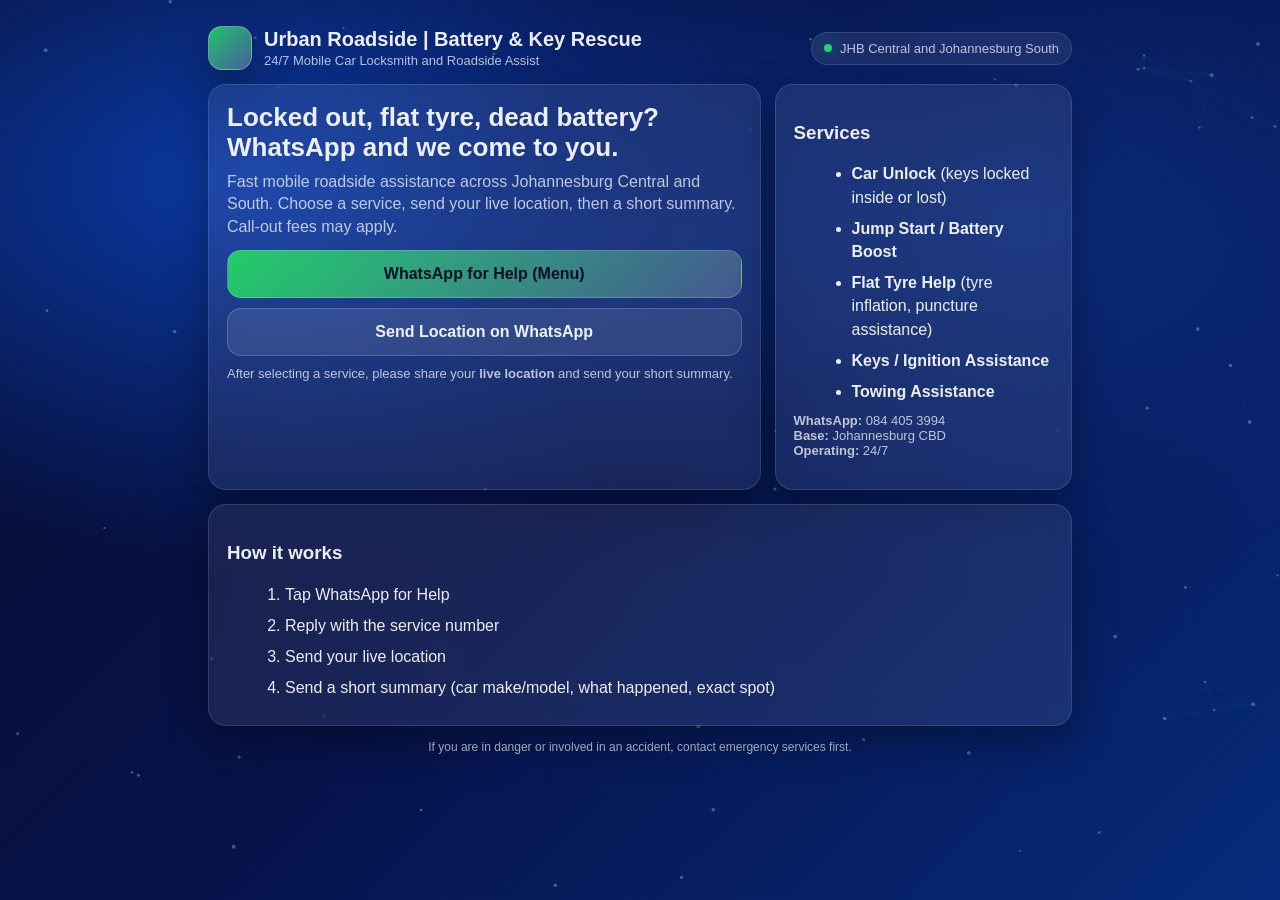
==== index.html @ eb62c40e "Add Website" ====
<!doctype html>
<html lang="en">
<head>
  <meta charset="utf-8" />
  <meta name="viewport" content="width=device-width,initial-scale=1" />
  <title>Urban Roadside | Battery & Key Rescue | 24/7 Johannesburg</title>
  <meta name="description" content="24/7 mobile car unlock, jump start, tyre inflation, keys & ignition help, and towing in Johannesburg Central and South. WhatsApp for fast roadside assistance." />

  <style>
    :root{
      --bg1:#050a2a;
      --bg2:#06124a;
      --bg3:#062a7a;
      --glass: rgba(255,255,255,0.08);
      --text: rgba(255,255,255,0.92);
      --muted: rgba(255,255,255,0.72);
      --border: rgba(255,255,255,0.12);
      --shadow: 0 14px 40px rgba(0,0,0,0.35);
    }

    * { box-sizing: border-box; }
    body {
      margin: 0;
      font-family: Arial, sans-serif;
      color: var(--text);
      overflow-x: hidden;
      background: radial-gradient(1200px 700px at 20% 20%, #0b3aa6 0%, transparent 55%),
                  radial-gradient(900px 600px at 80% 25%, #0a2a7a 0%, transparent 60%),
                  linear-gradient(135deg, var(--bg1), var(--bg2), var(--bg3));
      min-height: 100vh;
    }

    #bgCanvas{
      position: fixed;
      inset: 0;
      width: 100%;
      height: 100%;
      z-index: 0;
      opacity: 0.55;
      pointer-events: none;
    }

    .scanlines{
      position: fixed;
      inset: 0;
      z-index: 1;
      pointer-events: none;
      background: repeating-linear-gradient(
        to bottom,
        rgba(255,255,255,0.03),
        rgba(255,255,255,0.03) 1px,
        rgba(0,0,0,0) 3px,
        rgba(0,0,0,0) 8px
      );
      mix-blend-mode: overlay;
      opacity: 0.25;
    }

    .wrap{
      position: relative;
      z-index: 2;
      max-width: 900px;
      margin: 0 auto;
      padding: 26px 18px 40px;
    }

    .topbar{
      display:flex;
      gap: 12px;
      align-items: center;
      justify-content: space-between;
      margin-bottom: 14px;
      flex-wrap: wrap;
    }

    .brand{
      display:flex;
      gap: 12px;
      align-items: center;
    }

    .logo{
      width: 44px;
      height: 44px;
      border-radius: 14px;
      background: linear-gradient(135deg, rgba(37,211,102,0.9), rgba(255,255,255,0.25));
      box-shadow: var(--shadow);
      border: 1px solid rgba(255,255,255,0.25);
    }

    .brand h1{
      margin: 0;
      font-size: 20px;
    }
    .brand p{
      margin: 2px 0 0;
      color: var(--muted);
      font-size: 13px;
    }

    .pill{
      display:inline-flex;
      align-items:center;
      gap: 8px;
      padding: 8px 12px;
      border-radius: 999px;
      background: rgba(255,255,255,0.08);
      border: 1px solid var(--border);
      color: var(--muted);
      font-size: 13px;
      backdrop-filter: blur(10px);
    }
    .dot{
      width: 8px;
      height: 8px;
      border-radius: 999px;
      background: #25D366;
      box-shadow: 0 0 18px rgba(37,211,102,0.75);
    }

    .grid{
      display:grid;
      gap: 14px;
      grid-template-columns: 1fr;
    }
    @media (min-width: 760px){
      .grid{ grid-template-columns: 1.3fr 0.7fr; }
    }

    .card{
      background: var(--glass);
      border: 1px solid var(--border);
      border-radius: 18px;
      box-shadow: var(--shadow);
      padding: 18px;
      backdrop-filter: blur(14px);
    }

    .hero h2{
      margin: 0 0 8px;
      font-size: 26px;
      line-height: 1.15;
    }
    .hero .sub{
      margin: 0 0 12px;
      color: var(--muted);
      line-height: 1.4;
    }

    .btns{
      display:grid;
      gap: 10px;
      margin-top: 12px;
    }

    a.btn{
      display:block;
      text-decoration:none;
      text-align:center;
      padding: 14px 12px;
      border-radius: 14px;
      font-weight: 800;
      border: 1px solid rgba(255,255,255,0.18);
    }

    .primary{
      background: linear-gradient(135deg, rgba(37,211,102,0.95), rgba(255,255,255,0.18));
      color: #061024;
    }
    .secondary{
      background: rgba(255,255,255,0.10);
      color: var(--text);
    }

    .mini{
      margin-top: 10px;
      font-size: 13px;
      color: var(--muted);
    }

    .list{
      margin: 10px 0 0 18px;
      line-height: 1.45;
    }
    .list li{ margin: 8px 0; }

    .footer{
      margin-top: 14px;
      color: var(--muted);
      font-size: 12px;
      text-align: center;
    }
  </style>
</head>

<body>
  <canvas id="bgCanvas"></canvas>
  <div class="scanlines"></div>

  <div class="wrap">
    <div class="topbar">
      <div class="brand">
        <div class="logo"></div>
        <div>
          <h1>Urban Roadside | Battery & Key Rescue</h1>
          <p>24/7 Mobile Car Locksmith and Roadside Assist</p>
        </div>
      </div>
      <div class="pill"><span class="dot"></span> JHB Central and Johannesburg South</div>
    </div>

    <div class="grid">
      <div class="card hero">
        <h2>Locked out, flat tyre, dead battery?<br/>WhatsApp and we come to you.</h2>
        <p class="sub">
          Fast mobile roadside assistance across Johannesburg Central and South.  
          Choose a service, send your live location, then a short summary. Call-out fees may apply.
        </p>

        <div class="btns">
          <a class="btn primary" id="waBtn" href="#">WhatsApp for Help (Menu)</a>
          <a class="btn secondary" id="locBtn" href="#">Send Location on WhatsApp</a>
        </div>

        <p class="mini">
          After selecting a service, please share your <b>live location</b> and send your short summary.
        </p>
      </div>

      <div class="card">
        <h3>Services</h3>
        <ul class="list">
          <li><b>Car Unlock</b> (keys locked inside or lost)</li>
          <li><b>Jump Start / Battery Boost</b></li>
          <li><b>Flat Tyre Help</b> (tyre inflation, puncture assistance)</li>
          <li><b>Keys / Ignition Assistance</b></li>
          <li><b>Towing Assistance</b></li>
        </ul>
        <p class="mini">
          <b>WhatsApp:</b> 084 405 3994<br/>
          <b>Base:</b> Johannesburg CBD<br/>
          <b>Operating:</b> 24/7
        </p>
      </div>
    </div>

    <div class="card" style="margin-top:14px;">
      <h3>How it works</h3>
      <ol class="list">
        <li>Tap WhatsApp for Help</li>
        <li>Reply with the service number</li>
        <li>Send your live location</li>
        <li>Send a short summary (car make/model, what happened, exact spot)</li>
      </ol>
    </div>

    <div class="footer">
      If you are in danger or involved in an accident, contact emergency services first.
    </div>
  </div>

  <script>
    const phone = "27844053994";

    const menuMessage =
`Hi, I need roadside help in Johannesburg.

Please reply with a number:
1) Car unlock (keys locked inside / lost key)
2) Jump start / battery boost
3) Flat tyre / tyre inflation
4) Keys / ignition assistance
5) Towing assistance

Then please:
- Send your live location
- Type a short summary (car make/model, what happened, exact spot)

Thank you.`;

    const locMessage =
`Hi, I am sending my location for assistance.
After this, I will send a short summary (car make/model, what happened, exact spot).`;

    document.getElementById("waBtn").href =
      `https://wa.me/${phone}?text=${encodeURIComponent(menuMessage)}`;

    document.getElementById("locBtn").href =
      `https://wa.me/${phone}?text=${encodeURIComponent(locMessage)}`;

    // Particle background
    const canvas = document.getElementById("bgCanvas");
    const ctx = canvas.getContext("2d");

    function resize() {
      canvas.width = window.innerWidth;
      canvas.height = window.innerHeight;
    }
    window.addEventListener("resize", resize);
    resize();

    const particles = [];
    const COUNT = 80;
    const MAX_DIST = 120;

    function rand(min, max){ return Math.random() * (max - min) + min; }

    for (let i = 0; i < COUNT; i++) {
      particles.push({
        x: rand(0, window.innerWidth),
        y: rand(0, window.innerHeight),
        vx: rand(-0.4, 0.4),
        vy: rand(-0.4, 0.4),
        r: rand(1, 2)
      });
    }

    function step() {
      ctx.clearRect(0,0,canvas.width,canvas.height);

      for (const p of particles) {
        p.x += p.vx;
        p.y += p.vy;

        if (p.x < 0 || p.x > canvas.width) p.vx *= -1;
        if (p.y < 0 || p.y > canvas.height) p.vy *= -1;

        ctx.beginPath();
        ctx.arc(p.x,p.y,p.r,0,Math.PI*2);
        ctx.fillStyle="rgba(255,255,255,0.5)";
        ctx.fill();
      }

      for (let i=0;i<particles.length;i++){
        for (let j=i+1;j<particles.length;j++){
          const dx=particles[i].x-particles[j].x;
          const dy=particles[i].y-particles[j].y;
          const d=Math.sqrt(dx*dx+dy*dy);
          if(d<MAX_DIST){
            ctx.strokeStyle=`rgba(37,211,102,${(1-d/MAX_DIST)*0.2})`;
            ctx.beginPath();
            ctx.moveTo(particles[i].x,particles[i].y);
            ctx.lineTo(particles[j].x,particles[j].y);
            ctx.stroke();
          }
        }
      }
      requestAnimationFrame(step);
    }
    step();
  </script>
</body>
</html>
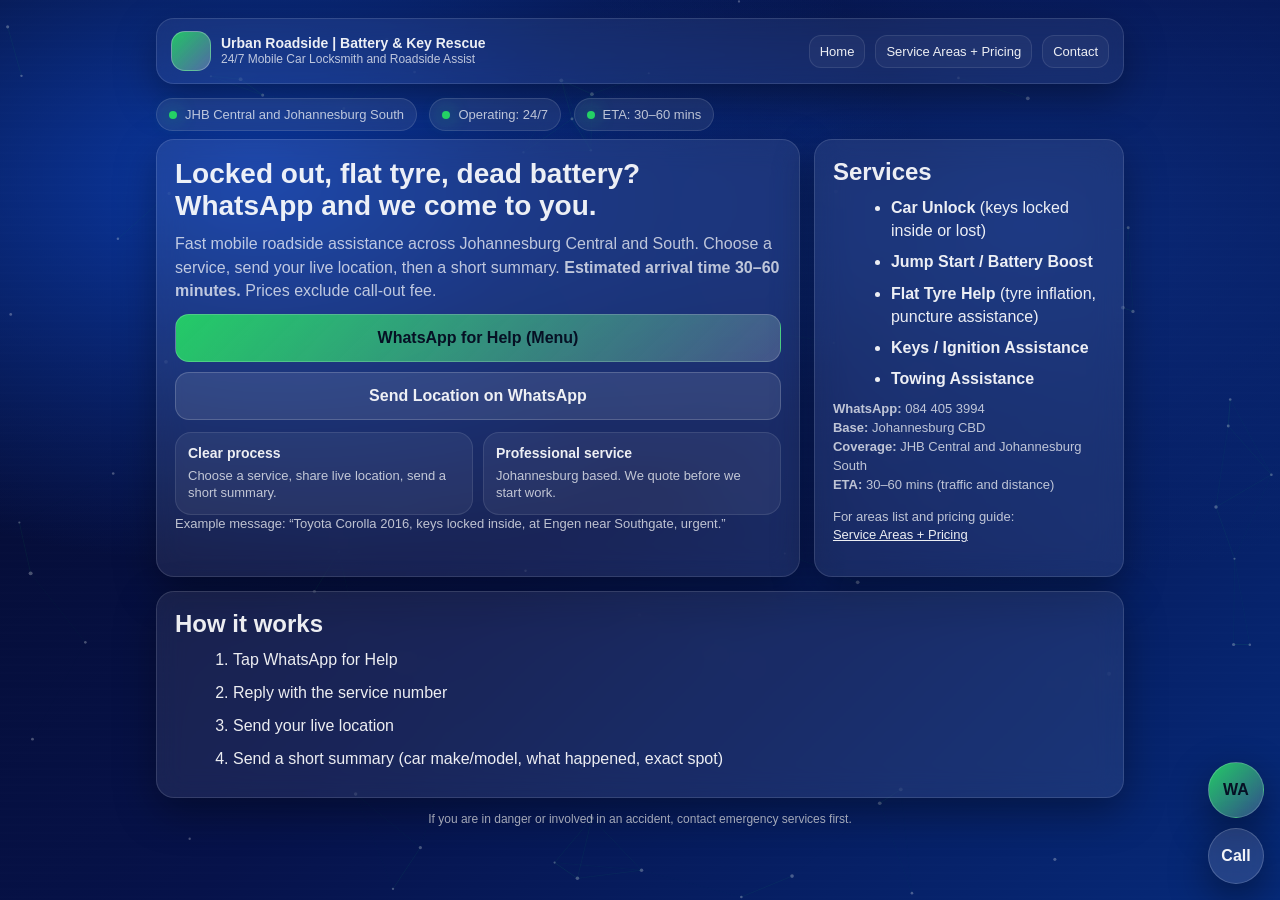
==== commit 69042cad: "Refactor index.html for improved layout and functionality Updated meta description for clarity and c" ====
--- a/index.html
+++ b/index.html
@@ -4,7 +4,7 @@
   <meta charset="utf-8" />
   <meta name="viewport" content="width=device-width,initial-scale=1" />
   <title>Urban Roadside | Battery & Key Rescue | 24/7 Johannesburg</title>
-  <meta name="description" content="24/7 mobile car unlock, jump start, tyre inflation, keys & ignition help, and towing in Johannesburg Central and South. WhatsApp for fast roadside assistance." />
+  <meta name="description" content="24/7 mobile car unlock, jump start, tyre help, keys and ignition assistance, and towing in Johannesburg Central and South. WhatsApp for fast help." />
 
   <style>
     :root{
@@ -16,6 +16,7 @@
       --muted: rgba(255,255,255,0.72);
       --border: rgba(255,255,255,0.12);
       --shadow: 0 14px 40px rgba(0,0,0,0.35);
+      --green: #25D366;
     }
 
     * { box-sizing: border-box; }
@@ -59,43 +60,68 @@
     .wrap{
       position: relative;
       z-index: 2;
-      max-width: 900px;
+      max-width: 1000px;
       margin: 0 auto;
-      padding: 26px 18px 40px;
-    }
-
-    .topbar{
+      padding: 18px 16px 42px;
+    }
+
+    /* Nav */
+    .nav{
       display:flex;
+      align-items:center;
+      justify-content: space-between;
       gap: 12px;
-      align-items: center;
-      justify-content: space-between;
+      padding: 12px 14px;
+      border: 1px solid var(--border);
+      border-radius: 18px;
+      background: rgba(255,255,255,0.06);
+      backdrop-filter: blur(14px);
+      box-shadow: var(--shadow);
       margin-bottom: 14px;
-      flex-wrap: wrap;
-    }
-
+    }
     .brand{
       display:flex;
-      gap: 12px;
-      align-items: center;
-    }
-
+      align-items:center;
+      gap: 10px;
+      min-width: 240px;
+    }
     .logo{
-      width: 44px;
-      height: 44px;
+      width: 40px;
+      height: 40px;
       border-radius: 14px;
       background: linear-gradient(135deg, rgba(37,211,102,0.9), rgba(255,255,255,0.25));
-      box-shadow: var(--shadow);
       border: 1px solid rgba(255,255,255,0.25);
     }
-
-    .brand h1{
-      margin: 0;
-      font-size: 20px;
-    }
-    .brand p{
-      margin: 2px 0 0;
+    .brandTitle{
+      line-height: 1.1;
+    }
+    .brandTitle b{
+      display:block;
+      font-size: 14px;
+    }
+    .brandTitle span{
+      display:block;
+      font-size: 12px;
       color: var(--muted);
+      margin-top: 2px;
+    }
+    .navLinks{
+      display:flex;
+      gap: 10px;
+      flex-wrap: wrap;
+      justify-content: flex-end;
+    }
+    .navLinks a{
+      color: var(--text);
+      text-decoration: none;
       font-size: 13px;
+      padding: 8px 10px;
+      border-radius: 12px;
+      border: 1px solid rgba(255,255,255,0.10);
+      background: rgba(255,255,255,0.04);
+    }
+    .navLinks a:hover{
+      background: rgba(255,255,255,0.08);
     }
 
     .pill{
@@ -109,12 +135,14 @@
       color: var(--muted);
       font-size: 13px;
       backdrop-filter: blur(10px);
+      margin-right: 8px;
+      margin-bottom: 8px;
     }
     .dot{
       width: 8px;
       height: 8px;
       border-radius: 999px;
-      background: #25D366;
+      background: var(--green);
       box-shadow: 0 0 18px rgba(37,211,102,0.75);
     }
 
@@ -123,8 +151,8 @@
       gap: 14px;
       grid-template-columns: 1fr;
     }
-    @media (min-width: 760px){
-      .grid{ grid-template-columns: 1.3fr 0.7fr; }
+    @media (min-width: 860px){
+      .grid{ grid-template-columns: 1.35fr 0.65fr; }
     }
 
     .card{
@@ -136,15 +164,15 @@
       backdrop-filter: blur(14px);
     }
 
-    .hero h2{
-      margin: 0 0 8px;
-      font-size: 26px;
+    .hero h1{
+      margin: 0 0 10px;
+      font-size: 28px;
       line-height: 1.15;
     }
-    .hero .sub{
-      margin: 0 0 12px;
+    .hero p{
+      margin: 0 0 10px;
       color: var(--muted);
-      line-height: 1.4;
+      line-height: 1.45;
     }
 
     .btns{
@@ -176,13 +204,32 @@
       margin-top: 10px;
       font-size: 13px;
       color: var(--muted);
-    }
-
-    .list{
+      line-height: 1.45;
+    }
+
+    ul{
       margin: 10px 0 0 18px;
       line-height: 1.45;
     }
-    .list li{ margin: 8px 0; }
+    li{ margin: 8px 0; }
+
+    .kpis{
+      display:grid;
+      gap: 10px;
+      grid-template-columns: 1fr;
+      margin-top: 12px;
+    }
+    @media (min-width: 560px){
+      .kpis{ grid-template-columns: 1fr 1fr; }
+    }
+    .kpi{
+      background: rgba(255,255,255,0.06);
+      border: 1px solid rgba(255,255,255,0.10);
+      border-radius: 16px;
+      padding: 12px;
+    }
+    .kpi b{ display:block; font-size: 14px; }
+    .kpi span{ display:block; margin-top: 6px; color: var(--muted); font-size: 13px; line-height: 1.35; }
 
     .footer{
       margin-top: 14px;
@@ -190,6 +237,44 @@
       font-size: 12px;
       text-align: center;
     }
+
+    /* Floating action buttons */
+    .fab{
+      position: fixed;
+      right: 16px;
+      bottom: 16px;
+      z-index: 9999;
+      display: grid;
+      gap: 10px;
+    }
+    .fab a{
+      display: inline-flex;
+      align-items: center;
+      justify-content: center;
+      width: 56px;
+      height: 56px;
+      border-radius: 999px;
+      text-decoration: none;
+      font-weight: 800;
+      border: 1px solid rgba(255,255,255,0.18);
+      box-shadow: 0 14px 40px rgba(0,0,0,0.45);
+      backdrop-filter: blur(10px);
+    }
+    .fab .wa{
+      background: linear-gradient(135deg, rgba(37,211,102,0.95), rgba(255,255,255,0.18));
+      color: #061024;
+    }
+    .fab .call{
+      background: rgba(255,255,255,0.12);
+      color: rgba(255,255,255,0.95);
+    }
+    .fab a span{
+      font-size: 16px;
+      line-height: 1;
+    }
+    .fab a:active{
+      transform: scale(0.98);
+    }
   </style>
 </head>
 
@@ -198,23 +283,35 @@
   <div class="scanlines"></div>
 
   <div class="wrap">
-    <div class="topbar">
+    <div class="nav">
       <div class="brand">
-        <div class="logo"></div>
-        <div>
-          <h1>Urban Roadside | Battery & Key Rescue</h1>
-          <p>24/7 Mobile Car Locksmith and Roadside Assist</p>
+        <div class="logo" aria-hidden="true"></div>
+        <div class="brandTitle">
+          <b>Urban Roadside | Battery & Key Rescue</b>
+          <span>24/7 Mobile Car Locksmith and Roadside Assist</span>
         </div>
       </div>
-      <div class="pill"><span class="dot"></span> JHB Central and Johannesburg South</div>
+
+      <div class="navLinks">
+        <a href="index.html">Home</a>
+        <a href="about.html">Service Areas + Pricing</a>
+        <a href="#contact">Contact</a>
+      </div>
+    </div>
+
+    <div>
+      <span class="pill"><span class="dot"></span> JHB Central and Johannesburg South</span>
+      <span class="pill"><span class="dot"></span> Operating: 24/7</span>
+      <span class="pill"><span class="dot"></span> ETA: 30–60 mins</span>
     </div>
 
     <div class="grid">
       <div class="card hero">
-        <h2>Locked out, flat tyre, dead battery?<br/>WhatsApp and we come to you.</h2>
-        <p class="sub">
-          Fast mobile roadside assistance across Johannesburg Central and South.  
-          Choose a service, send your live location, then a short summary. Call-out fees may apply.
+        <h1>Locked out, flat tyre, dead battery?<br/>WhatsApp and we come to you.</h1>
+        <p>
+          Fast mobile roadside assistance across Johannesburg Central and South.
+          Choose a service, send your live location, then a short summary.
+          <b>Estimated arrival time 30–60 minutes.</b> Prices exclude call-out fee.
         </p>
 
         <div class="btns">
@@ -222,31 +319,49 @@
           <a class="btn secondary" id="locBtn" href="#">Send Location on WhatsApp</a>
         </div>
 
+        <div class="kpis">
+          <div class="kpi">
+            <b>Clear process</b>
+            <span>Choose a service, share live location, send a short summary.</span>
+          </div>
+          <div class="kpi">
+            <b>Professional service</b>
+            <span>Johannesburg based. We quote before we start work.</span>
+          </div>
+        </div>
+
         <p class="mini">
-          After selecting a service, please share your <b>live location</b> and send your short summary.
+          Example message: “Toyota Corolla 2016, keys locked inside, at Engen near Southgate, urgent.”
         </p>
       </div>
 
-      <div class="card">
-        <h3>Services</h3>
-        <ul class="list">
+      <div class="card" id="contact">
+        <h2 style="margin:0 0 10px;">Services</h2>
+        <ul>
           <li><b>Car Unlock</b> (keys locked inside or lost)</li>
           <li><b>Jump Start / Battery Boost</b></li>
           <li><b>Flat Tyre Help</b> (tyre inflation, puncture assistance)</li>
           <li><b>Keys / Ignition Assistance</b></li>
           <li><b>Towing Assistance</b></li>
         </ul>
+
         <p class="mini">
           <b>WhatsApp:</b> 084 405 3994<br/>
           <b>Base:</b> Johannesburg CBD<br/>
-          <b>Operating:</b> 24/7
+          <b>Coverage:</b> JHB Central and Johannesburg South<br/>
+          <b>ETA:</b> 30–60 mins (traffic and distance)
+        </p>
+
+        <p class="mini">
+          For areas list and pricing guide:<br/>
+          <a href="about.html" style="color: var(--text);">Service Areas + Pricing</a>
         </p>
       </div>
     </div>
 
     <div class="card" style="margin-top:14px;">
-      <h3>How it works</h3>
-      <ol class="list">
+      <h2 style="margin:0 0 10px;">How it works</h2>
+      <ol style="margin: 10px 0 0 18px; line-height: 1.55;">
         <li>Tap WhatsApp for Help</li>
         <li>Reply with the service number</li>
         <li>Send your live location</li>
@@ -259,28 +374,52 @@
     </div>
   </div>
 
+  <!-- Floating buttons -->
+  <div class="fab" aria-label="Quick contact buttons">
+    <a class="wa" id="fabWa" href="#" title="WhatsApp">
+      <span>WA</span>
+    </a>
+    <a class="call" id="fabCall" href="tel:0844053994" title="Call">
+      <span>Call</span>
+    </a>
+  </div>
+
   <script>
     const phone = "27844053994";
 
     const menuMessage =
 `Hi, I need roadside help in Johannesburg.
 
-Please reply with a number:
+Please reply with a number below that best matches your need:
 1) Car unlock (keys locked inside / lost key)
 2) Jump start / battery boost
-3) Flat tyre / tyre inflation
+3) Flat tyre / tyre inflation (puncture assist)
 4) Keys / ignition assistance
 5) Towing assistance
+
+Important:
+- Estimated arrival time: 30–60 minutes (traffic and distance)
+- Prices exclude call-out fee
+- Final price depends on distance and vehicle type
 
 Then please:
 - Send your live location
 - Type a short summary (car make/model, what happened, exact spot)
 
 Thank you.`;
-
-    const locMessage =
-`Hi, I am sending my location for assistance.
-After this, I will send a short summary (car make/model, what happened, exact spot).`;
+    
+const locMessage =
+`IMPORTANT: Please share your LIVE LOCATION in WhatsApp.
+Tap the paperclip (attach) → Location → Share live location.
+
+PLEASE RESPOND WITH ANSWERS TO THE FOLLOWING QUESTIONS:
+1) What service do you require? (Car unlock / Jump start / Tyre help / Keys or ignition / Towing)
+2) Where are you? (Send live location and type the nearest landmark)
+3) Please give a short description of what happened.
+4) Car make and model.
+5) Are you aware of the costs associated with the service you require? (Yes/No)
+
+Thank you.`;
 
     document.getElementById("waBtn").href =
       `https://wa.me/${phone}?text=${encodeURIComponent(menuMessage)}`;
@@ -288,7 +427,10 @@
     document.getElementById("locBtn").href =
       `https://wa.me/${phone}?text=${encodeURIComponent(locMessage)}`;
 
-    // Particle background
+    document.getElementById("fabWa").href =
+      `https://wa.me/${phone}?text=${encodeURIComponent(menuMessage)}`;
+
+    // Live background: particle network
     const canvas = document.getElementById("bgCanvas");
     const ctx = canvas.getContext("2d");
 
@@ -300,7 +442,7 @@
     resize();
 
     const particles = [];
-    const COUNT = 80;
+    const COUNT = 85;
     const MAX_DIST = 120;
 
     function rand(min, max){ return Math.random() * (max - min) + min; }
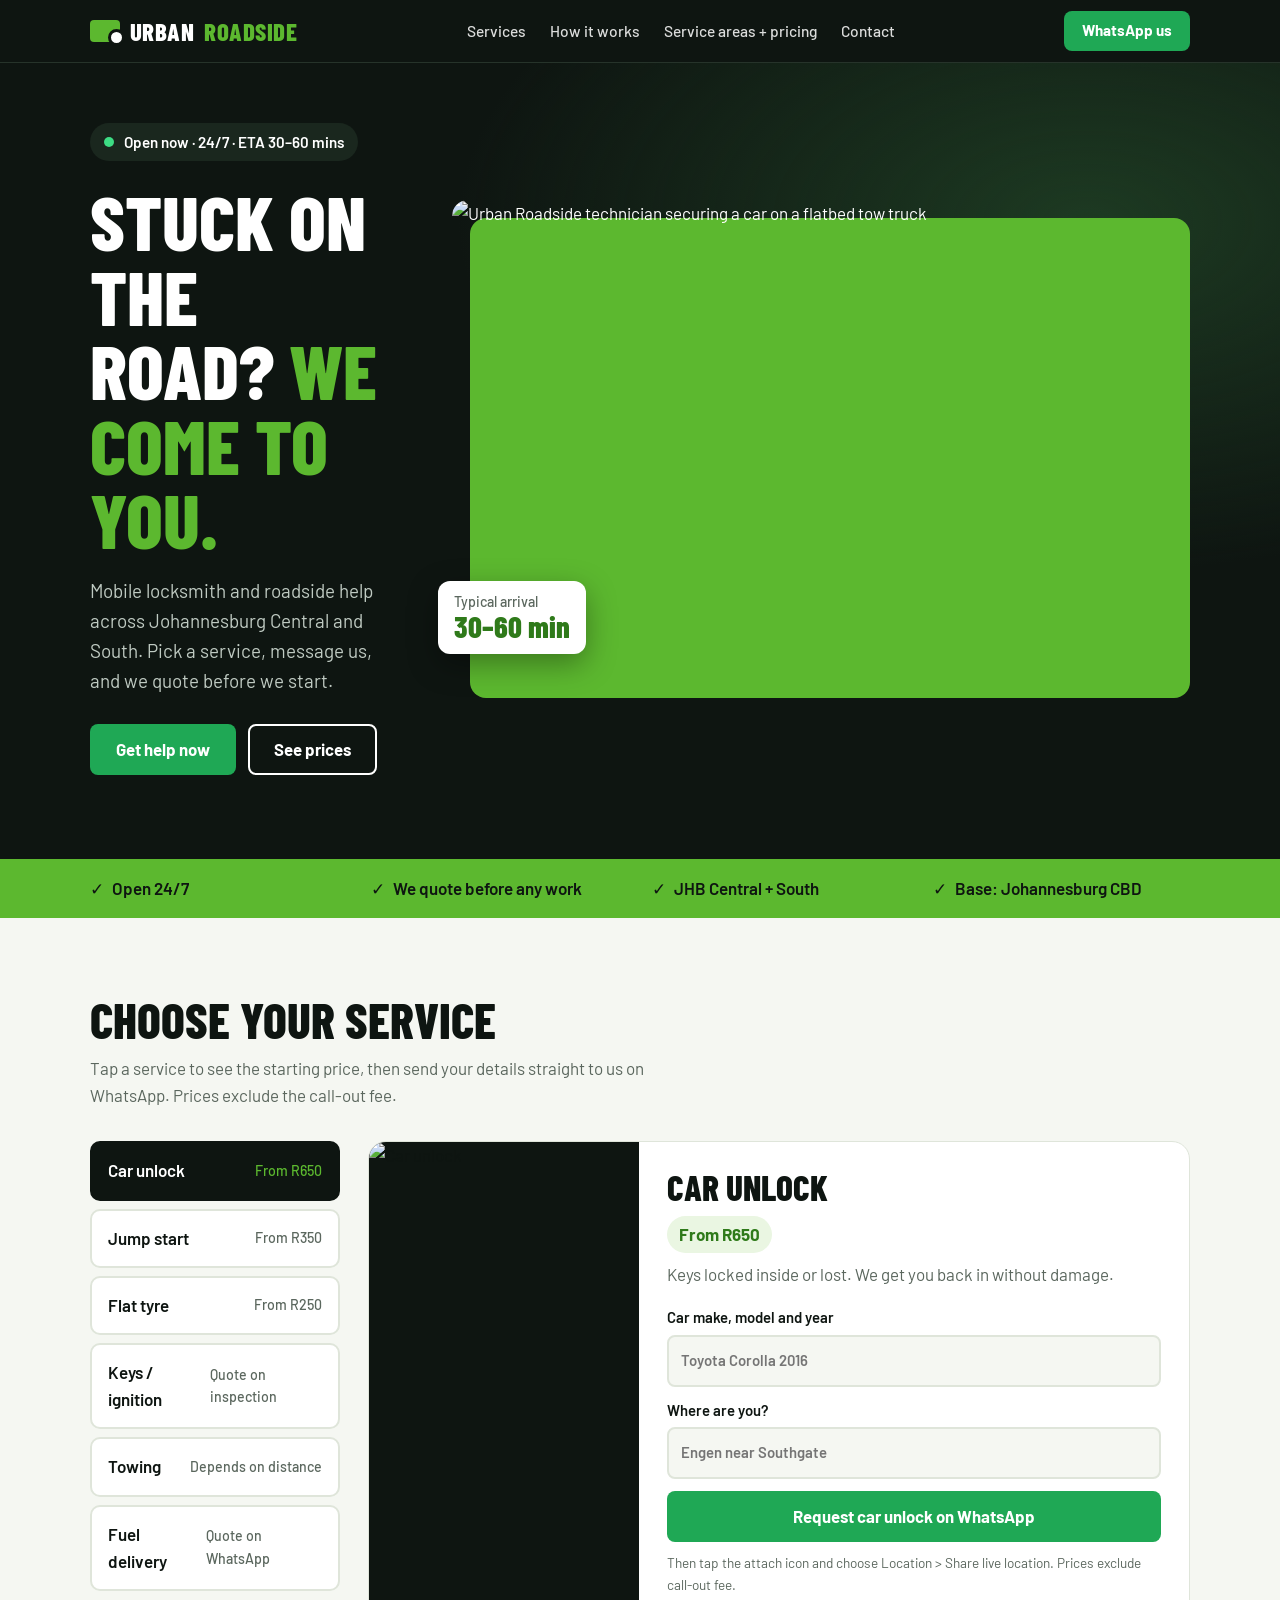
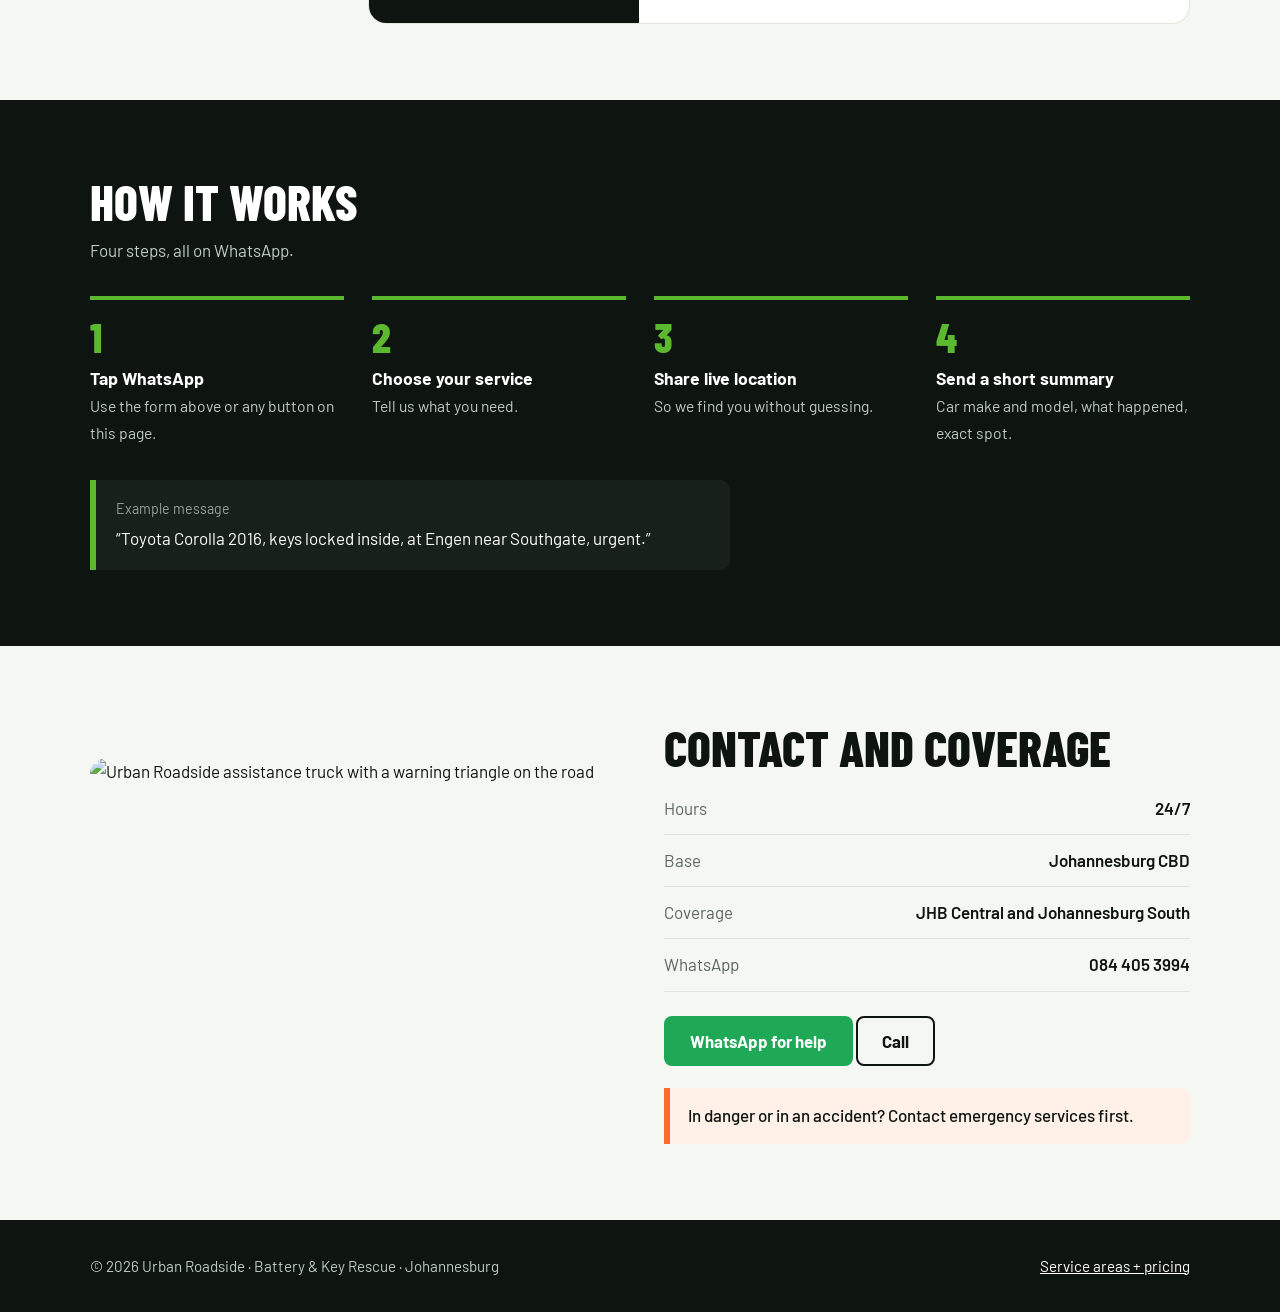
==== commit 3c0e4127: "Add files via upload  Redesign homepage with new photos and pricing" ====
--- a/index.html
+++ b/index.html
@@ -1,495 +1,68 @@
-<!doctype html>
-<html lang="en">
-<head>
-  <meta charset="utf-8" />
-  <meta name="viewport" content="width=device-width,initial-scale=1" />
-  <title>Urban Roadside | Battery & Key Rescue | 24/7 Johannesburg</title>
-  <meta name="description" content="24/7 mobile car unlock, jump start, tyre help, keys and ignition assistance, and towing in Johannesburg Central and South. WhatsApp for fast help." />
+<!DOCTYPE html><html lang="en-ZA"><head><meta charset="utf-8"><meta name="viewport" content="width=device-width,initial-scale=1"><title>Urban Roadside | 24/7 Car Unlock, Jump Start &amp; Towing in Johannesburg</title>
+<meta name="description" content="24/7 mobile car unlock, jump start, tyre help, keys and ignition, fuel delivery and towing in Johannesburg Central and South. WhatsApp for fast help. ETA 30–60 minutes.">
+<link rel="canonical" href="https://urbanroadside.co.za/"><meta property="og:title" content="Urban Roadside | 24/7 Roadside Rescue in Johannesburg"><meta property="og:image" content="https://urbanroadside.co.za/images/towing.jpg"><meta name="theme-color" content="#0e1511"><link rel="preconnect" href="https://fonts.googleapis.com"><link rel="preconnect" href="https://fonts.gstatic.com" crossorigin><link href="https://fonts.googleapis.com/css2?family=Barlow+Condensed:wght@600;700;800&family=Barlow:wght@400;500;600&display=swap" rel="stylesheet"><link rel="stylesheet" href="styles.css"><script type="application/ld+json">{"@context":"https://schema.org","@type":"AutomotiveBusiness","name":"Urban Roadside","description":"24/7 mobile car locksmith and roadside assistance in Johannesburg Central and South.","url":"https://urbanroadside.co.za/","telephone":"+27844053994","openingHours":"Mo-Su 00:00-23:59","address":{"@type":"PostalAddress","addressLocality":"Johannesburg","addressRegion":"Gauteng","addressCountry":"ZA"},"areaServed":["Johannesburg Central","Johannesburg South"]}</script></head><body>
+<a class="skip" href="#main">Skip to content</a><header><div class="wrap"><a class="brand" href="index.html"><i aria-hidden="true"></i>Urban <em>Roadside</em></a><nav aria-label="Main"><ul><li><a href="index.html#services">Services</a></li><li><a href="index.html#how">How it works</a></li><li><a href="about.html">Service areas + pricing</a></li><li><a href="#contact">Contact</a></li></ul></nav><a class="btn btn-wa head-cta" href="https://wa.me/27844053994" data-wa>WhatsApp us</a></div></header>
+<main id="main">
+<div class="hero"><div class="wrap"><div>
+<p class="status"><b aria-hidden="true"></b>Open now · 24/7 · ETA 30–60 mins</p>
+<h1>Stuck on the road? <span>We come to you.</span></h1>
+<p class="lead">Mobile locksmith and roadside help across Johannesburg Central and South. Pick a service, message us, and we quote before we start.</p>
+<div class="hero-cta"><a class="btn btn-wa" href="#services">Get help now</a><a class="btn btn-ghost" href="about.html">See prices</a></div>
+</div>
+<div class="frame"><img src="images/towing.jpg" alt="Urban Roadside technician securing a car on a flatbed tow truck" width="720" height="480"><div class="tag"><small>Typical arrival</small><strong>30–60 min</strong></div></div>
+</div></div>
+<div class="trust"><div class="wrap"><span>Open 24/7</span><span>We quote before any work</span><span>JHB Central + South</span><span>Base: Johannesburg CBD</span></div></div>
 
-  <style>
-    :root{
-      --bg1:#050a2a;
-      --bg2:#06124a;
-      --bg3:#062a7a;
-      --glass: rgba(255,255,255,0.08);
-      --text: rgba(255,255,255,0.92);
-      --muted: rgba(255,255,255,0.72);
-      --border: rgba(255,255,255,0.12);
-      --shadow: 0 14px 40px rgba(0,0,0,0.35);
-      --green: #25D366;
-    }
+<section id="services"><div class="wrap">
+<h2 class="title">Choose your service</h2>
+<p class="intro">Tap a service to see the starting price, then send your details straight to us on WhatsApp. Prices exclude the call-out fee.</p>
+<div class="picker">
+<div class="tabs" role="tablist" aria-label="Services" id="tabs"></div>
+<div class="panel" id="panel" role="tabpanel" aria-live="polite"></div>
+</div>
+<noscript><p><a href="about.html">See all services and prices</a>, or WhatsApp 084 405 3994.</p></noscript>
+</div></section>
 
-    * { box-sizing: border-box; }
-    body {
-      margin: 0;
-      font-family: Arial, sans-serif;
-      color: var(--text);
-      overflow-x: hidden;
-      background: radial-gradient(1200px 700px at 20% 20%, #0b3aa6 0%, transparent 55%),
-                  radial-gradient(900px 600px at 80% 25%, #0a2a7a 0%, transparent 60%),
-                  linear-gradient(135deg, var(--bg1), var(--bg2), var(--bg3));
-      min-height: 100vh;
-    }
+<section class="how" id="how"><div class="wrap">
+<h2 class="title">How it works</h2><p class="intro">Four steps, all on WhatsApp.</p>
+<ol class="steps"><li><b>Tap WhatsApp</b><span>Use the form above or any button on this page.</span></li><li><b>Choose your service</b><span>Tell us what you need.</span></li><li><b>Share live location</b><span>So we find you without guessing.</span></li><li><b>Send a short summary</b><span>Car make and model, what happened, exact spot.</span></li></ol>
+<div class="example"><small>Example message</small>“Toyota Corolla 2016, keys locked inside, at Engen near Southgate, urgent.”</div>
+</div></section>
 
-    #bgCanvas{
-      position: fixed;
-      inset: 0;
-      width: 100%;
-      height: 100%;
-      z-index: 0;
-      opacity: 0.55;
-      pointer-events: none;
-    }
+<section class="reviews" id="reviews" hidden><div class="wrap"><h2 class="title">What customers say</h2><div class="rgrid" id="rgrid"></div></div></section>
 
-    .scanlines{
-      position: fixed;
-      inset: 0;
-      z-index: 1;
-      pointer-events: none;
-      background: repeating-linear-gradient(
-        to bottom,
-        rgba(255,255,255,0.03),
-        rgba(255,255,255,0.03) 1px,
-        rgba(0,0,0,0) 3px,
-        rgba(0,0,0,0) 8px
-      );
-      mix-blend-mode: overlay;
-      opacity: 0.25;
-    }
-
-    .wrap{
-      position: relative;
-      z-index: 2;
-      max-width: 1000px;
-      margin: 0 auto;
-      padding: 18px 16px 42px;
-    }
-
-    /* Nav */
-    .nav{
-      display:flex;
-      align-items:center;
-      justify-content: space-between;
-      gap: 12px;
-      padding: 12px 14px;
-      border: 1px solid var(--border);
-      border-radius: 18px;
-      background: rgba(255,255,255,0.06);
-      backdrop-filter: blur(14px);
-      box-shadow: var(--shadow);
-      margin-bottom: 14px;
-    }
-    .brand{
-      display:flex;
-      align-items:center;
-      gap: 10px;
-      min-width: 240px;
-    }
-    .logo{
-      width: 40px;
-      height: 40px;
-      border-radius: 14px;
-      background: linear-gradient(135deg, rgba(37,211,102,0.9), rgba(255,255,255,0.25));
-      border: 1px solid rgba(255,255,255,0.25);
-    }
-    .brandTitle{
-      line-height: 1.1;
-    }
-    .brandTitle b{
-      display:block;
-      font-size: 14px;
-    }
-    .brandTitle span{
-      display:block;
-      font-size: 12px;
-      color: var(--muted);
-      margin-top: 2px;
-    }
-    .navLinks{
-      display:flex;
-      gap: 10px;
-      flex-wrap: wrap;
-      justify-content: flex-end;
-    }
-    .navLinks a{
-      color: var(--text);
-      text-decoration: none;
-      font-size: 13px;
-      padding: 8px 10px;
-      border-radius: 12px;
-      border: 1px solid rgba(255,255,255,0.10);
-      background: rgba(255,255,255,0.04);
-    }
-    .navLinks a:hover{
-      background: rgba(255,255,255,0.08);
-    }
-
-    .pill{
-      display:inline-flex;
-      align-items:center;
-      gap: 8px;
-      padding: 8px 12px;
-      border-radius: 999px;
-      background: rgba(255,255,255,0.08);
-      border: 1px solid var(--border);
-      color: var(--muted);
-      font-size: 13px;
-      backdrop-filter: blur(10px);
-      margin-right: 8px;
-      margin-bottom: 8px;
-    }
-    .dot{
-      width: 8px;
-      height: 8px;
-      border-radius: 999px;
-      background: var(--green);
-      box-shadow: 0 0 18px rgba(37,211,102,0.75);
-    }
-
-    .grid{
-      display:grid;
-      gap: 14px;
-      grid-template-columns: 1fr;
-    }
-    @media (min-width: 860px){
-      .grid{ grid-template-columns: 1.35fr 0.65fr; }
-    }
-
-    .card{
-      background: var(--glass);
-      border: 1px solid var(--border);
-      border-radius: 18px;
-      box-shadow: var(--shadow);
-      padding: 18px;
-      backdrop-filter: blur(14px);
-    }
-
-    .hero h1{
-      margin: 0 0 10px;
-      font-size: 28px;
-      line-height: 1.15;
-    }
-    .hero p{
-      margin: 0 0 10px;
-      color: var(--muted);
-      line-height: 1.45;
-    }
-
-    .btns{
-      display:grid;
-      gap: 10px;
-      margin-top: 12px;
-    }
-
-    a.btn{
-      display:block;
-      text-decoration:none;
-      text-align:center;
-      padding: 14px 12px;
-      border-radius: 14px;
-      font-weight: 800;
-      border: 1px solid rgba(255,255,255,0.18);
-    }
-
-    .primary{
-      background: linear-gradient(135deg, rgba(37,211,102,0.95), rgba(255,255,255,0.18));
-      color: #061024;
-    }
-    .secondary{
-      background: rgba(255,255,255,0.10);
-      color: var(--text);
-    }
-
-    .mini{
-      margin-top: 10px;
-      font-size: 13px;
-      color: var(--muted);
-      line-height: 1.45;
-    }
-
-    ul{
-      margin: 10px 0 0 18px;
-      line-height: 1.45;
-    }
-    li{ margin: 8px 0; }
-
-    .kpis{
-      display:grid;
-      gap: 10px;
-      grid-template-columns: 1fr;
-      margin-top: 12px;
-    }
-    @media (min-width: 560px){
-      .kpis{ grid-template-columns: 1fr 1fr; }
-    }
-    .kpi{
-      background: rgba(255,255,255,0.06);
-      border: 1px solid rgba(255,255,255,0.10);
-      border-radius: 16px;
-      padding: 12px;
-    }
-    .kpi b{ display:block; font-size: 14px; }
-    .kpi span{ display:block; margin-top: 6px; color: var(--muted); font-size: 13px; line-height: 1.35; }
-
-    .footer{
-      margin-top: 14px;
-      color: var(--muted);
-      font-size: 12px;
-      text-align: center;
-    }
-
-    /* Floating action buttons */
-    .fab{
-      position: fixed;
-      right: 16px;
-      bottom: 16px;
-      z-index: 9999;
-      display: grid;
-      gap: 10px;
-    }
-    .fab a{
-      display: inline-flex;
-      align-items: center;
-      justify-content: center;
-      width: 56px;
-      height: 56px;
-      border-radius: 999px;
-      text-decoration: none;
-      font-weight: 800;
-      border: 1px solid rgba(255,255,255,0.18);
-      box-shadow: 0 14px 40px rgba(0,0,0,0.45);
-      backdrop-filter: blur(10px);
-    }
-    .fab .wa{
-      background: linear-gradient(135deg, rgba(37,211,102,0.95), rgba(255,255,255,0.18));
-      color: #061024;
-    }
-    .fab .call{
-      background: rgba(255,255,255,0.12);
-      color: rgba(255,255,255,0.95);
-    }
-    .fab a span{
-      font-size: 16px;
-      line-height: 1;
-    }
-    .fab a:active{
-      transform: scale(0.98);
-    }
-  </style>
-</head>
-
-<body>
-  <canvas id="bgCanvas"></canvas>
-  <div class="scanlines"></div>
-
-  <div class="wrap">
-    <div class="nav">
-      <div class="brand">
-        <div class="logo" aria-hidden="true"></div>
-        <div class="brandTitle">
-          <b>Urban Roadside | Battery & Key Rescue</b>
-          <span>24/7 Mobile Car Locksmith and Roadside Assist</span>
-        </div>
-      </div>
-
-      <div class="navLinks">
-        <a href="index.html">Home</a>
-        <a href="about.html">Service Areas + Pricing</a>
-        <a href="#contact">Contact</a>
-      </div>
-    </div>
-
-    <div>
-      <span class="pill"><span class="dot"></span> JHB Central and Johannesburg South</span>
-      <span class="pill"><span class="dot"></span> Operating: 24/7</span>
-      <span class="pill"><span class="dot"></span> ETA: 30–60 mins</span>
-    </div>
-
-    <div class="grid">
-      <div class="card hero">
-        <h1>Locked out, flat tyre, dead battery?<br/>WhatsApp and we come to you.</h1>
-        <p>
-          Fast mobile roadside assistance across Johannesburg Central and South.
-          Choose a service, send your live location, then a short summary.
-          <b>Estimated arrival time 30–60 minutes.</b> Prices exclude call-out fee.
-        </p>
-
-        <div class="btns">
-          <a class="btn primary" id="waBtn" href="#">WhatsApp for Help (Menu)</a>
-          <a class="btn secondary" id="locBtn" href="#">Send Location on WhatsApp</a>
-        </div>
-
-        <div class="kpis">
-          <div class="kpi">
-            <b>Clear process</b>
-            <span>Choose a service, share live location, send a short summary.</span>
-          </div>
-          <div class="kpi">
-            <b>Professional service</b>
-            <span>Johannesburg based. We quote before we start work.</span>
-          </div>
-        </div>
-
-        <p class="mini">
-          Example message: “Toyota Corolla 2016, keys locked inside, at Engen near Southgate, urgent.”
-        </p>
-      </div>
-
-      <div class="card" id="contact">
-        <h2 style="margin:0 0 10px;">Services</h2>
-        <ul>
-          <li><b>Car Unlock</b> (keys locked inside or lost)</li>
-          <li><b>Jump Start / Battery Boost</b></li>
-          <li><b>Flat Tyre Help</b> (tyre inflation, puncture assistance)</li>
-          <li><b>Keys / Ignition Assistance</b></li>
-          <li><b>Towing Assistance</b></li>
-        </ul>
-
-        <p class="mini">
-          <b>WhatsApp:</b> 084 405 3994<br/>
-          <b>Base:</b> Johannesburg CBD<br/>
-          <b>Coverage:</b> JHB Central and Johannesburg South<br/>
-          <b>ETA:</b> 30–60 mins (traffic and distance)
-        </p>
-
-        <p class="mini">
-          For areas list and pricing guide:<br/>
-          <a href="about.html" style="color: var(--text);">Service Areas + Pricing</a>
-        </p>
-      </div>
-    </div>
-
-    <div class="card" style="margin-top:14px;">
-      <h2 style="margin:0 0 10px;">How it works</h2>
-      <ol style="margin: 10px 0 0 18px; line-height: 1.55;">
-        <li>Tap WhatsApp for Help</li>
-        <li>Reply with the service number</li>
-        <li>Send your live location</li>
-        <li>Send a short summary (car make/model, what happened, exact spot)</li>
-      </ol>
-    </div>
-
-    <div class="footer">
-      If you are in danger or involved in an accident, contact emergency services first.
-    </div>
-  </div>
-
-  <!-- Floating buttons -->
-  <div class="fab" aria-label="Quick contact buttons">
-    <a class="wa" id="fabWa" href="#" title="WhatsApp">
-      <span>WA</span>
-    </a>
-    <a class="call" id="fabCall" href="tel:0844053994" title="Call">
-      <span>Call</span>
-    </a>
-  </div>
-
-  <script>
-    const phone = "27844053994";
-
-    const menuMessage =
-`Hi, I need roadside help in Johannesburg.
-
-Please reply with a number below that best matches your need:
-1) Car unlock (keys locked inside / lost key)
-2) Jump start / battery boost
-3) Flat tyre / tyre inflation (puncture assist)
-4) Keys / ignition assistance
-5) Towing assistance
-
-Important:
-- Estimated arrival time: 30–60 minutes (traffic and distance)
-- Prices exclude call-out fee
-- Final price depends on distance and vehicle type
-
-Then please:
-- Send your live location
-- Type a short summary (car make/model, what happened, exact spot)
-
-Thank you.`;
-    
-const locMessage =
-`IMPORTANT: Please share your LIVE LOCATION in WhatsApp.
-Tap the paperclip (attach) → Location → Share live location.
-
-PLEASE RESPOND WITH ANSWERS TO THE FOLLOWING QUESTIONS:
-1) What service do you require? (Car unlock / Jump start / Tyre help / Keys or ignition / Towing)
-2) Where are you? (Send live location and type the nearest landmark)
-3) Please give a short description of what happened.
-4) Car make and model.
-5) Are you aware of the costs associated with the service you require? (Yes/No)
-
-Thank you.`;
-
-    document.getElementById("waBtn").href =
-      `https://wa.me/${phone}?text=${encodeURIComponent(menuMessage)}`;
-
-    document.getElementById("locBtn").href =
-      `https://wa.me/${phone}?text=${encodeURIComponent(locMessage)}`;
-
-    document.getElementById("fabWa").href =
-      `https://wa.me/${phone}?text=${encodeURIComponent(menuMessage)}`;
-
-    // Live background: particle network
-    const canvas = document.getElementById("bgCanvas");
-    const ctx = canvas.getContext("2d");
-
-    function resize() {
-      canvas.width = window.innerWidth;
-      canvas.height = window.innerHeight;
-    }
-    window.addEventListener("resize", resize);
-    resize();
-
-    const particles = [];
-    const COUNT = 85;
-    const MAX_DIST = 120;
-
-    function rand(min, max){ return Math.random() * (max - min) + min; }
-
-    for (let i = 0; i < COUNT; i++) {
-      particles.push({
-        x: rand(0, window.innerWidth),
-        y: rand(0, window.innerHeight),
-        vx: rand(-0.4, 0.4),
-        vy: rand(-0.4, 0.4),
-        r: rand(1, 2)
-      });
-    }
-
-    function step() {
-      ctx.clearRect(0,0,canvas.width,canvas.height);
-
-      for (const p of particles) {
-        p.x += p.vx;
-        p.y += p.vy;
-
-        if (p.x < 0 || p.x > canvas.width) p.vx *= -1;
-        if (p.y < 0 || p.y > canvas.height) p.vy *= -1;
-
-        ctx.beginPath();
-        ctx.arc(p.x,p.y,p.r,0,Math.PI*2);
-        ctx.fillStyle="rgba(255,255,255,0.5)";
-        ctx.fill();
-      }
-
-      for (let i=0;i<particles.length;i++){
-        for (let j=i+1;j<particles.length;j++){
-          const dx=particles[i].x-particles[j].x;
-          const dy=particles[i].y-particles[j].y;
-          const d=Math.sqrt(dx*dx+dy*dy);
-          if(d<MAX_DIST){
-            ctx.strokeStyle=`rgba(37,211,102,${(1-d/MAX_DIST)*0.2})`;
-            ctx.beginPath();
-            ctx.moveTo(particles[i].x,particles[i].y);
-            ctx.lineTo(particles[j].x,particles[j].y);
-            ctx.stroke();
-          }
-        }
-      }
-      requestAnimationFrame(step);
-    }
-    step();
-  </script>
-</body>
-</html>
+<section id="contact"><div class="wrap two">
+<img class="photo" src="images/roadside.jpg" alt="Urban Roadside assistance truck with a warning triangle on the road" width="230" height="350" loading="lazy">
+<div><h2 class="title">Contact and coverage</h2>
+<ul class="facts"><li><span>Hours</span><span>24/7</span></li><li><span>Base</span><span>Johannesburg CBD</span></li><li><span>Coverage</span><span>JHB Central and Johannesburg South</span></li><li><span>WhatsApp</span><span>084 405 3994</span></li></ul>
+<a class="btn btn-wa" href="https://wa.me/27844053994" data-wa>WhatsApp for help</a> <a class="btn btn-ghost" href="tel:0844053994">Call</a>
+<p class="safety">In danger or in an accident? Contact emergency services first.</p></div>
+</div></section>
+</main>
+<footer><div class="wrap"><span>© <span id="yr">2026</span> Urban Roadside · Battery &amp; Key Rescue · Johannesburg</span><span><a href="about.html">Service areas + pricing</a></span></div></footer><div class="bar"><a href="https://wa.me/27844053994" data-wa>WhatsApp</a><a href="tel:0844053994">Call</a></div>
+<script>
+var NUM="27844053994";
+/* To add a service: add one object here. Photos go in /images. */
+var SERVICES=[
+{id:"unlock",name:"Car unlock",price:"From R650",img:"images/unlock.jpg",d:"Keys locked inside or lost. We get you back in without damage.",msg:"Car unlock (keys locked inside or lost)"},
+{id:"jump",name:"Jump start",price:"From R350",img:"images/jump.jpg",d:"Dead or weak battery boosted on the spot.",msg:"Jump start / battery boost"},
+{id:"tyre",name:"Flat tyre",price:"From R250",img:"images/tyre.jpg",d:"Tyre inflation and puncture assistance where you are.",msg:"Tyre inflation / puncture assist"},
+{id:"keys",name:"Keys / ignition",price:"Quote on inspection",img:"images/keys.jpg",d:"Key and ignition problems. We inspect first, then quote.",msg:"Keys / ignition assistance"},
+{id:"tow",name:"Towing",price:"Depends on distance",img:"images/towing.jpg",d:"When the car cannot be fixed roadside. Send pickup and drop-off locations.",msg:"Towing assistance"},
+{id:"fuel",name:"Fuel delivery",price:"Quote on WhatsApp",img:"images/fuel.jpg",d:"Ran out of fuel? We bring it to you.",msg:"Fuel delivery"}
+];
+/* Add real customer reviews here, e.g. {name:"Thabo M.",area:"Rosettenville",stars:5,text:"..."} — the section appears automatically. */
+var REVIEWS=[];
+var tabs=document.getElementById("tabs"),panel=document.getElementById("panel"),cur=0,car="",place="";
+function esc(s){return String(s).replace(/[&<>"]/g,function(c){return{"&":"&amp;","<":"&lt;",">":"&gt;",'"':"&quot;"}[c]})}
+function link(){var s=SERVICES[cur];return"https://wa.me/"+NUM+"?text="+encodeURIComponent("Hi Urban Roadside, I need: "+s.msg+"."+(car?" Car: "+car+".":"")+(place?" Location: "+place+".":"")+" I will send my live location now.")}
+function draw(fade){var s=SERVICES[cur];
+tabs.innerHTML=SERVICES.map(function(x,i){return'<button class="tab" role="tab" aria-selected="'+(i==cur)+'" data-i="'+i+'">'+esc(x.name)+'<small>'+esc(x.price)+'</small></button>'}).join("");
+panel.innerHTML='<div class="ph"><img src="'+s.img+'" alt="'+esc(s.name)+'"></div><div class="body'+(fade?" fade":"")+'"><h3>'+esc(s.name)+'</h3><span class="price">'+esc(s.price)+'</span><p class="d">'+esc(s.d)+'</p><label class="field">Car make, model and year<input id="car" value="'+esc(car)+'" placeholder="Toyota Corolla 2016" autocomplete="off"></label><label class="field">Where are you?<input id="place" value="'+esc(place)+'" placeholder="Engen near Southgate" autocomplete="off"></label><a class="btn btn-wa" id="send" href="'+link()+'">Request '+esc(s.name.toLowerCase())+' on WhatsApp</a><p class="note">Then tap the attach icon and choose Location &gt; Share live location. Prices exclude call-out fee.</p></div>'}
+tabs.addEventListener("click",function(e){var b=e.target.closest(".tab");if(b){cur=+b.dataset.i;draw(true)}});
+tabs.addEventListener("keydown",function(e){if(e.key=="ArrowDown"||e.key=="ArrowRight"||e.key=="ArrowUp"||e.key=="ArrowLeft"){cur=(cur+(e.key=="ArrowDown"||e.key=="ArrowRight"?1:SERVICES.length-1))%SERVICES.length;draw(true);tabs.children[cur].focus();e.preventDefault()}});
+panel.addEventListener("input",function(e){if(e.target.id=="car")car=e.target.value.trim();if(e.target.id=="place")place=e.target.value.trim();document.getElementById("send").href=link()});
+draw(false);
+if(REVIEWS.length){document.getElementById("reviews").hidden=false;document.getElementById("rgrid").innerHTML=REVIEWS.map(function(r){return'<div class="rev"><div class="stars" aria-label="'+r.stars+' out of 5">'+"★".repeat(r.stars)+'</div><p>'+esc(r.text)+'</p><b>'+esc(r.name)+'</b><small>'+esc(r.area||"")+'</small></div>'}).join("")}
+document.querySelectorAll("[data-wa]").forEach(function(a){a.href="https://wa.me/27844053994?text="+encodeURIComponent("Hi Urban Roadside, I need help.")});document.getElementById("yr").textContent=new Date().getFullYear();
+</script></body></html>
--- a/styles.css
+++ b/styles.css
@@ -0,0 +1,113 @@
+:root{--ink:#0e1511;--ink2:#17211a;--green:#5cb82f;--green-d:#2f7a1a;--paper:#f5f7f2;--card:#fff;--mute:#5b675e;--rule:#dfe5da;--alert:#ff6a2b;--wa:#1fa855;
+--display:"Barlow Condensed","Arial Narrow",Impact,sans-serif;--body:"Barlow",system-ui,-apple-system,"Segoe UI",Roboto,sans-serif;--max:1140px}
+*{box-sizing:border-box;margin:0}
+html{scroll-behavior:smooth;scroll-padding-top:72px}
+body{font:400 1.0625rem/1.6 var(--body);color:var(--ink);background:var(--paper);padding-bottom:62px}
+a{color:inherit}img{display:block;max-width:100%}
+.wrap{max-width:var(--max);margin:0 auto;padding:0 20px}
+:focus-visible{outline:3px solid var(--green);outline-offset:3px}
+.skip{position:absolute;left:-999px;background:var(--green);padding:8px 14px;z-index:99}.skip:focus{left:8px;top:8px}
+header{background:var(--ink);color:#fff;position:sticky;top:0;z-index:20;border-bottom:1px solid #26332a}
+header .wrap{display:flex;align-items:center;justify-content:space-between;height:62px;gap:16px}
+.brand{font:800 1.55rem/1 var(--display);letter-spacing:.02em;text-decoration:none;display:flex;align-items:center;gap:10px;text-transform:uppercase}
+.brand i{width:30px;height:22px;background:var(--green);border-radius:4px;position:relative;display:block}
+.brand i::after{content:"";position:absolute;right:-5px;bottom:-4px;width:11px;height:11px;border-radius:50%;background:#fff;border:3px solid var(--ink)}
+.brand em{font-style:normal;color:var(--green)}
+nav ul{list-style:none;padding:0;display:flex;gap:24px}
+nav a{text-decoration:none;font-weight:500;font-size:.97rem;opacity:.85}nav a:hover{opacity:1;color:var(--green)}
+.btn{display:inline-flex;align-items:center;justify-content:center;gap:8px;font:700 1.05rem/1 var(--body);padding:15px 24px;border-radius:8px;text-decoration:none;border:2px solid transparent;cursor:pointer}
+.btn-wa{background:var(--wa);color:#fff}.btn-wa:hover{background:var(--green-d)}
+.btn-ghost{border-color:currentColor}
+.head-cta{padding:10px 16px;font-size:.95rem}
+@media(max-width:780px){nav{display:none}}
+
+/* hero */
+.hero{background:radial-gradient(900px 500px at 85% 20%,#1d3a22 0,transparent 70%),var(--ink);color:#fff;padding:60px 0 84px;overflow:hidden}
+.hero .wrap{display:grid;grid-template-columns:1.02fr .98fr;gap:56px;align-items:center}
+.status{display:inline-flex;gap:10px;align-items:center;font-weight:600;font-size:.95rem;background:#1a271e;padding:7px 14px;border-radius:99px;margin-bottom:22px}
+.status b{width:10px;height:10px;border-radius:50%;background:#3ddc84;animation:pulse 2s infinite}
+@keyframes pulse{0%{box-shadow:0 0 0 0 rgba(61,220,132,.6)}100%{box-shadow:0 0 0 12px rgba(61,220,132,0)}}
+h1{font:800 clamp(2.7rem,6.4vw,4.8rem)/.97 var(--display);text-transform:uppercase}
+h1 span{color:var(--green)}
+.lead{margin:20px 0 28px;font-size:1.18rem;color:#bfcac2;max-width:36ch}
+.hero-cta{display:flex;flex-wrap:wrap;gap:12px}
+.frame{position:relative;padding:0 18px 18px 0}
+.frame::before{content:"";position:absolute;inset:18px 0 0 18px;background:var(--green);border-radius:16px}
+.frame img{position:relative;border-radius:16px;width:100%;aspect-ratio:3/2;object-fit:cover}
+.tag{position:absolute;left:-14px;bottom:44px;background:#fff;color:var(--ink);padding:12px 16px;border-radius:12px;box-shadow:0 10px 30px rgba(0,0,0,.35);font-weight:600;line-height:1.25}
+.tag small{display:block;color:var(--mute);font-weight:500}
+.tag strong{font:800 1.9rem/1 var(--display);color:var(--green-d)}
+@media(max-width:900px){.hero .wrap{grid-template-columns:1fr;gap:40px}.tag{left:8px}}
+
+.trust{background:var(--green);color:var(--ink)}
+.trust .wrap{display:grid;grid-template-columns:repeat(auto-fit,minmax(200px,1fr));gap:8px 24px;padding-top:16px;padding-bottom:16px;font-weight:600}
+.trust span{display:flex;gap:8px;align-items:center}.trust span::before{content:"✓";font-weight:800}
+
+section{padding:76px 0}
+.title{font:800 clamp(2rem,4.6vw,3.1rem)/1.02 var(--display);text-transform:uppercase;margin-bottom:10px}
+.intro{color:var(--mute);max-width:58ch;margin-bottom:32px}
+
+/* picker */
+.picker{display:grid;grid-template-columns:250px 1fr;gap:28px;align-items:start}
+.tabs{display:flex;flex-direction:column;gap:8px}
+.tab{all:unset;box-sizing:border-box;cursor:pointer;padding:14px 16px;border-radius:10px;border:2px solid var(--rule);background:#fff;font-weight:600;display:flex;justify-content:space-between;gap:10px;align-items:center}
+.tab small{font-weight:500;color:var(--mute)}
+.tab:hover{border-color:var(--green)}
+.tab[aria-selected=true]{background:var(--ink);color:#fff;border-color:var(--ink)}
+.tab[aria-selected=true] small{color:var(--green)}
+.tab:focus-visible{outline:3px solid var(--green);outline-offset:2px}
+.panel{background:#fff;border-radius:18px;border:1px solid var(--rule);display:grid;grid-template-columns:270px 1fr;overflow:hidden;min-height:430px}
+.panel .ph{position:relative;background:var(--ink)}
+.panel .ph img{width:100%;height:100%;object-fit:cover;position:absolute;inset:0}
+.panel .body{padding:28px}
+.panel h3{font:800 2.2rem/1 var(--display);text-transform:uppercase}
+.price{display:inline-block;margin:10px 0 8px;background:#eaf6e2;color:var(--green-d);font-weight:700;padding:5px 12px;border-radius:99px}
+.panel p.d{color:var(--mute);margin-bottom:18px}
+.field{display:block;margin-bottom:12px;font-weight:600;font-size:.93rem}
+.field input{display:block;width:100%;margin-top:5px;padding:12px;font:inherit;border:2px solid var(--rule);border-radius:8px;background:var(--paper)}
+.field input:focus{outline:none;border-color:var(--green)}
+.panel .btn{width:100%}
+.note{font-size:.85rem;color:var(--mute);margin-top:10px}
+.fade{animation:swap .35s ease}
+@keyframes swap{from{opacity:.2;transform:translateY(6px)}to{opacity:1;transform:none}}
+@media(max-width:900px){.picker{grid-template-columns:1fr}.tabs{flex-direction:row;overflow-x:auto;padding-bottom:4px}.tab{white-space:nowrap}.tab small{display:none}}
+@media(max-width:620px){.panel{grid-template-columns:1fr}.panel .ph{height:200px}}
+
+.how{background:var(--ink);color:#fff}.how .intro{color:#bfcac2}
+.steps{list-style:none;padding:0;counter-reset:s;display:grid;grid-template-columns:repeat(auto-fit,minmax(200px,1fr));gap:28px}
+.steps li{counter-increment:s;padding-top:16px;border-top:4px solid var(--green)}
+.steps li::before{content:counter(s);font:800 2.6rem/1 var(--display);color:var(--green);display:block;margin-bottom:6px}
+.steps b{display:block;font-size:1.1rem}.steps span{color:#bfcac2;font-size:.98rem}
+.example{margin-top:34px;padding:18px 20px;border-left:6px solid var(--green);background:var(--ink2);border-radius:0 10px 10px 0;max-width:640px}
+.example small{display:block;color:#93a197;margin-bottom:4px}
+
+.two{display:grid;grid-template-columns:1fr 1fr;gap:48px;align-items:center}
+@media(max-width:800px){.two{grid-template-columns:1fr;gap:30px}}
+.photo{border-radius:16px;width:100%;aspect-ratio:4/3;object-fit:cover;object-position:top}
+.facts{list-style:none;padding:0;margin:0 0 24px}
+.facts li{display:flex;justify-content:space-between;gap:20px;padding:12px 0;border-bottom:1px solid var(--rule)}
+.facts li span:first-child{color:var(--mute)}.facts li span:last-child{font-weight:600;text-align:right}
+.safety{background:#fff0e8;border-left:6px solid var(--alert);padding:14px 18px;border-radius:0 10px 10px 0;margin-top:22px;font-weight:500}
+
+.reviews{background:#fff}
+.rgrid{display:grid;grid-template-columns:repeat(auto-fit,minmax(260px,1fr));gap:20px}
+.rev{background:var(--paper);border-radius:14px;padding:22px}
+.rev .stars{color:#f0a500;letter-spacing:2px}.rev p{margin:8px 0 12px}.rev b{display:block}.rev small{color:var(--mute)}
+
+footer{background:var(--ink);color:#bfcac2;padding:34px 0;font-size:.95rem}
+footer .wrap{display:flex;flex-wrap:wrap;justify-content:space-between;gap:16px}footer a{color:#fff}
+.bar{position:fixed;left:0;right:0;bottom:0;display:flex;z-index:30;box-shadow:0 -4px 16px rgba(0,0,0,.3)}
+.bar a{flex:1;text-align:center;padding:17px 10px;font-weight:700;text-decoration:none;color:#fff;background:var(--ink)}.bar a:first-child{background:var(--wa)}
+@media(min-width:781px){.bar{display:none}body{padding-bottom:0}}
+
+/* pricing page */
+.page-head{background:var(--ink);color:#fff;padding:50px 0 56px}.page-head p{color:#bfcac2;margin-top:14px;max-width:54ch}
+.ptable{width:100%;border-collapse:collapse;border-top:3px solid var(--ink)}
+.ptable th,.ptable td{padding:16px 12px 16px 0;text-align:left;border-bottom:1px solid var(--rule);vertical-align:top}
+.ptable th{font:700 1.4rem/1.1 var(--display);text-transform:uppercase}
+.ptable td.p{font:800 1.5rem/1.1 var(--display);white-space:nowrap;color:var(--green-d)}.ptable td.n{color:var(--mute);font-size:.98rem}
+@media(max-width:640px){.ptable,.ptable tbody,.ptable tr,.ptable th,.ptable td{display:block}.ptable tr{padding:14px 0;border-bottom:1px solid var(--rule)}.ptable th,.ptable td{border:0;padding:2px 0}}
+.cover{display:grid;grid-template-columns:repeat(auto-fit,minmax(240px,1fr));gap:20px}
+.cover div{border-left:6px solid var(--green);background:#fff;padding:18px 20px;border-radius:0 10px 10px 0}
+.cover h3{font:700 1.5rem/1.1 var(--display);text-transform:uppercase}
+@media(prefers-reduced-motion:reduce){html{scroll-behavior:auto}*{animation:none!important}}
